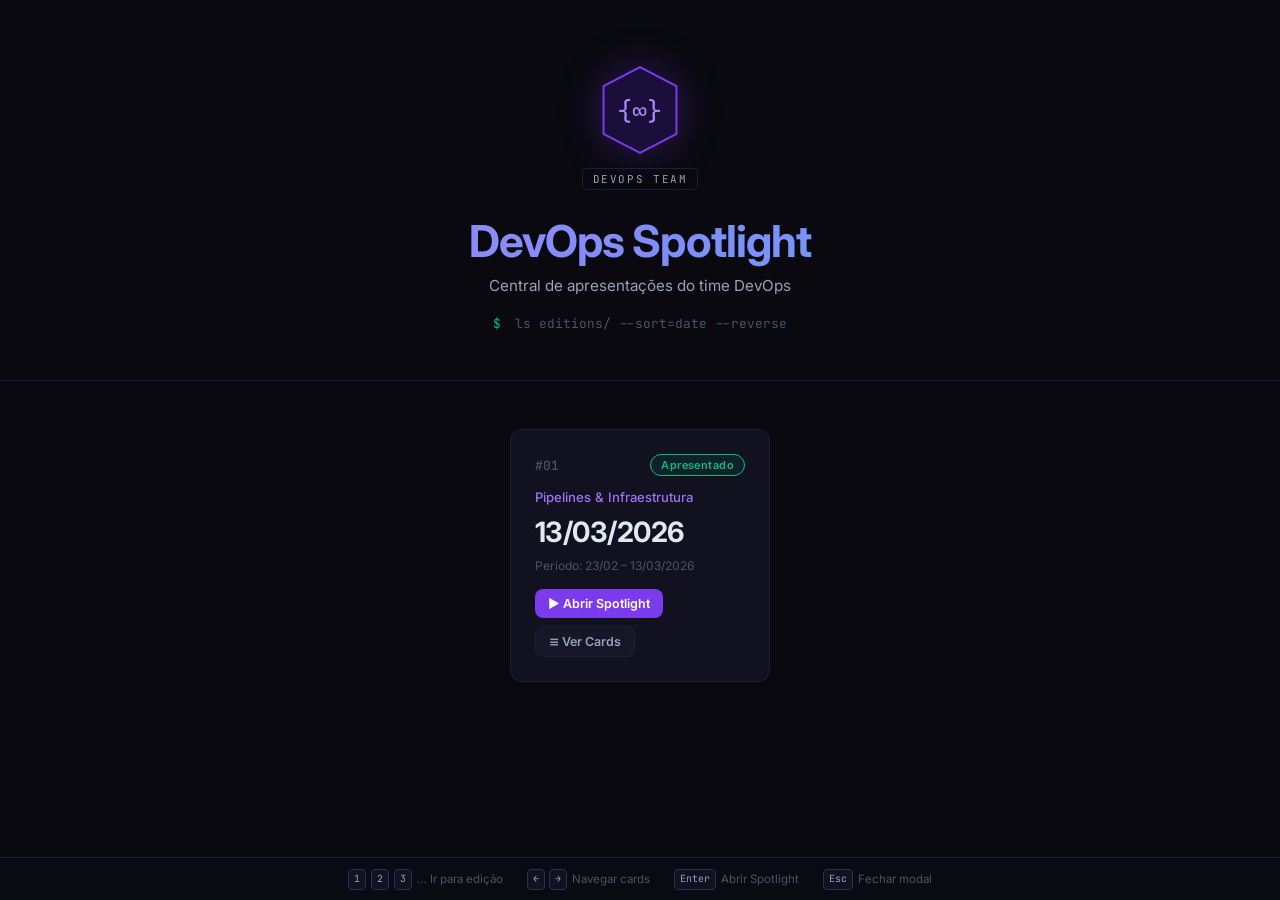
==== devops/spotlight/index.html @ 82e2f49f "copiando um pouco da web" ====
<!DOCTYPE html>
<html lang="pt-BR">
<head>
  <meta charset="UTF-8">
  <meta name="viewport" content="width=device-width, initial-scale=1.0">
  <title>DevOps Spotlight</title>
  <link rel="preconnect" href="https://fonts.googleapis.com">
  <link href="https://fonts.googleapis.com/css2?family=Inter:wght@400;500;600;700&family=JetBrains+Mono:wght@400;500&display=swap" rel="stylesheet">
  <link rel="stylesheet" href="style.css">
</head>
<body>

  <header class="site-header">
    <div class="logo-container">
      <svg class="hex-icon" viewBox="0 0 100 116" xmlns="http://www.w3.org/2000/svg">
        <polygon points="50,4 96,28 96,88 50,112 4,88 4,28" fill="#1a0f3a" stroke="#7c3aed" stroke-width="2.5"/>
        <text x="50" y="70" text-anchor="middle" font-family="JetBrains Mono, monospace" font-size="32" fill="#a78bfa">{∞}</text>
      </svg>
      <span class="team-badge">DEVOPS TEAM</span>
    </div>
    <h1 class="site-title">DevOps Spotlight</h1>
    <p class="site-subtitle">Central de apresentações do time DevOps</p>
    <div class="terminal-line"><span class="prompt">$</span> ls editions/ --sort=date --reverse</div>
  </header>

  <main>
    <div class="editions-grid" id="editions-grid"></div>
  </main>

  <div class="modal-overlay" id="modal" hidden aria-modal="true" role="dialog">
    <div class="modal-box">
      <div class="modal-header">
        <h2 class="modal-title" id="modal-title"></h2>
        <button class="modal-close" id="modal-close" aria-label="Fechar">✕</button>
      </div>
      <div class="modal-body">
        <div class="work-cards-grid" id="modal-cards"></div>
      </div>
    </div>
  </div>

  <footer class="shortcuts-bar">
    <div class="shortcuts-inner">
      <span class="shortcut-group"><kbd>1</kbd><kbd>2</kbd><kbd>3</kbd>… Ir para edição</span>
      <span class="shortcut-group"><kbd>←</kbd><kbd>→</kbd> Navegar cards</span>
      <span class="shortcut-group"><kbd>Enter</kbd> Abrir Spotlight</span>
      <span class="shortcut-group"><kbd>Esc</kbd> Fechar modal</span>
    </div>
  </footer>

  <script src="app.js"></script>
</body>
</html>
---- devops/spotlight/style.css ----
/* ─── Reset & Base ───────────────────────────────────────── */
*, *::before, *::after { box-sizing: border-box; margin: 0; padding: 0; }

:root {
  --bg:               #09090f;
  --surface:          #111120;
  --surface-hover:    #161628;
  --border:           #1e1e38;
  --border-hover:     #2e2e55;
  --primary:          #7c3aed;
  --primary-light:    #9f72f5;
  --primary-dim:      #7c3aed33;

  --green:            #10b981;
  --green-bg:         #10b98118;
  --amber:            #f59e0b;
  --amber-bg:         #f59e0b18;
  --gray:             #64748b;
  --gray-bg:          #64748b18;

  --text:             #e2e8f0;
  --text-muted:       #94a3b8;
  --text-dim:         #475569;

  --font:             "Inter", system-ui, sans-serif;
  --mono:             "JetBrains Mono", "Fira Code", monospace;
  --radius:           12px;
}

html { font-size: 16px; }

body {
  background: var(--bg);
  color: var(--text);
  font-family: var(--font);
  min-height: 100vh;
  display: flex;
  flex-direction: column;
  overflow-x: hidden;
}

/* ─── Header ─────────────────────────────────────────────── */
.site-header {
  text-align: center;
  padding: 4rem 2rem 3rem;
  border-bottom: 1px solid var(--border);
}

.logo-container {
  display: flex;
  flex-direction: column;
  align-items: center;
  gap: 0.75rem;
  margin-bottom: 1.5rem;
}

.hex-icon {
  width: 80px;
  height: 92px;
  filter: drop-shadow(0 0 20px #7c3aed55);
}

.team-badge {
  font-family: var(--mono);
  font-size: 0.68rem;
  letter-spacing: 0.15em;
  color: var(--text-muted);
  border: 1px solid var(--border);
  border-radius: 4px;
  padding: 3px 10px;
}

.site-title {
  font-size: 2.75rem;
  font-weight: 700;
  background: linear-gradient(135deg, #a78bfa 0%, #818cf8 50%, #60a5fa 100%);
  -webkit-background-clip: text;
  -webkit-text-fill-color: transparent;
  background-clip: text;
  margin-bottom: 0.5rem;
  letter-spacing: -0.02em;
}

.site-subtitle {
  color: var(--text-muted);
  font-size: 0.95rem;
  margin-bottom: 1.25rem;
}

.terminal-line {
  font-family: var(--mono);
  font-size: 0.8rem;
  color: var(--text-dim);
}

.terminal-line .prompt {
  color: #10b981;
  margin-right: 0.4em;
}

/* ─── Main / Grid ────────────────────────────────────────── */
main {
  flex: 1;
  padding: 3rem 2rem;
  max-width: 1400px;
  margin: 0 auto;
  width: 100%;
}

.editions-grid {
  display: flex;
  flex-wrap: wrap;
  gap: 1.5rem;
  justify-content: center;
}

/* ─── Edition Card ───────────────────────────────────────── */
.edition-card {
  background: var(--surface);
  border: 1px solid var(--border);
  border-radius: var(--radius);
  padding: 1.5rem;
  width: 260px;
  display: flex;
  flex-direction: column;
  gap: 0.75rem;
  transition: border-color 0.2s, box-shadow 0.2s, transform 0.2s;
  outline: none;
  cursor: default;
}

.edition-card:hover {
  border-color: var(--border-hover);
  box-shadow: 0 0 0 1px var(--primary-dim), 0 4px 24px #7c3aed14;
  transform: translateY(-2px);
}

.edition-card:focus {
  border-color: var(--primary);
  box-shadow: 0 0 0 2px var(--primary-dim);
  transform: translateY(-2px);
}

.card-header {
  display: flex;
  align-items: center;
  justify-content: space-between;
}

.edition-number {
  font-family: var(--mono);
  font-size: 0.8rem;
  color: var(--text-dim);
  font-weight: 500;
}

/* ─── Status Badges ──────────────────────────────────────── */
.status-badge {
  font-size: 0.68rem;
  font-weight: 600;
  letter-spacing: 0.04em;
  padding: 3px 10px;
  border-radius: 20px;
  border: 1px solid;
}

.status-apresentado { color: var(--green);  background: var(--green-bg);  border-color: var(--green); }
.status-proxima     { color: var(--amber);  background: var(--amber-bg);  border-color: var(--amber); }
.status-planejada   { color: var(--gray);   background: var(--gray-bg);   border-color: var(--gray);  }

.edition-title {
  font-size: 0.82rem;
  color: var(--primary-light);
  font-weight: 500;
  line-height: 1.4;
}

.edition-date {
  font-size: 1.75rem;
  font-weight: 700;
  letter-spacing: -0.02em;
  color: var(--text);
  line-height: 1;
}

.edition-period {
  font-size: 0.75rem;
  color: var(--text-dim);
}

.card-actions {
  display: flex;
  gap: 0.5rem;
  margin-top: auto;
  padding-top: 0.25rem;
  flex-wrap: wrap;
}

/* ─── Buttons ────────────────────────────────────────────── */
.btn {
  font-family: var(--font);
  font-size: 0.78rem;
  font-weight: 600;
  padding: 7px 13px;
  border-radius: 8px;
  border: none;
  cursor: pointer;
  transition: all 0.15s;
  text-decoration: none;
  display: inline-flex;
  align-items: center;
  gap: 0.3em;
  white-space: nowrap;
}

.btn-primary {
  background: var(--primary);
  color: #fff;
}

.btn-primary:hover {
  background: var(--primary-light);
  box-shadow: 0 0 16px #7c3aed55;
}

.btn-secondary {
  background: var(--surface-hover);
  color: var(--text-muted);
  border: 1px solid var(--border);
}

.btn-secondary:hover {
  color: var(--text);
  border-color: var(--primary);
}

.btn-disabled {
  background: transparent;
  color: var(--text-dim);
  border: 1px solid var(--border);
  cursor: not-allowed;
  opacity: 0.45;
}

/* ─── Modal ──────────────────────────────────────────────── */
.modal-overlay {
  position: fixed;
  inset: 0;
  background: rgba(0, 0, 0, 0.75);
  backdrop-filter: blur(4px);
  -webkit-backdrop-filter: blur(4px);
  display: flex;
  align-items: center;
  justify-content: center;
  z-index: 100;
  padding: 1.5rem;
}

.modal-overlay[hidden] { display: none; }

.modal-box {
  background: var(--surface);
  border: 1px solid var(--border-hover);
  border-radius: var(--radius);
  width: 100%;
  max-width: 820px;
  max-height: 85vh;
  display: flex;
  flex-direction: column;
  box-shadow: 0 24px 64px #00000077;
}

.modal-header {
  display: flex;
  align-items: center;
  justify-content: space-between;
  padding: 1.25rem 1.5rem;
  border-bottom: 1px solid var(--border);
  flex-shrink: 0;
}

.modal-title {
  font-size: 1rem;
  font-weight: 600;
  color: var(--text);
}

.modal-close {
  background: none;
  border: none;
  color: var(--text-muted);
  cursor: pointer;
  font-size: 1rem;
  padding: 4px 8px;
  border-radius: 6px;
  transition: color 0.15s, background 0.15s;
  line-height: 1;
}

.modal-close:hover {
  color: var(--text);
  background: var(--surface-hover);
}

.modal-body {
  overflow-y: auto;
  padding: 1.5rem;
  flex: 1;
}

/* ─── Work Cards (modal) ─────────────────────────────────── */
.work-cards-grid {
  display: grid;
  grid-template-columns: repeat(auto-fill, minmax(220px, 1fr));
  gap: 1rem;
}

.work-card {
  background: var(--bg);
  border: 1px solid var(--border);
  border-radius: 10px;
  padding: 1rem;
  display: flex;
  flex-direction: column;
  gap: 0.5rem;
  transition: border-color 0.15s;
}

.work-card:hover { border-color: var(--border-hover); }

.work-card-tag {
  font-size: 0.67rem;
  font-weight: 600;
  letter-spacing: 0.05em;
  padding: 2px 8px;
  border-radius: 4px;
  border: 1px solid;
  align-self: flex-start;
}

.work-card-title {
  font-size: 0.85rem;
  font-weight: 600;
  color: var(--text);
  line-height: 1.4;
}

.work-card-desc {
  font-size: 0.78rem;
  color: var(--text-muted);
  line-height: 1.55;
}

/* ─── Shortcuts Bar ──────────────────────────────────────── */
.shortcuts-bar {
  border-top: 1px solid var(--border);
  background: #0a0a12;
  padding: 0.65rem 2rem;
  flex-shrink: 0;
}

.shortcuts-inner {
  display: flex;
  flex-wrap: wrap;
  gap: 1.5rem;
  justify-content: center;
}

.shortcut-group {
  font-size: 0.72rem;
  color: var(--text-dim);
  display: flex;
  align-items: center;
  gap: 0.3rem;
}

kbd {
  display: inline-block;
  font-family: var(--mono);
  font-size: 0.62rem;
  background: var(--surface);
  border: 1px solid var(--border-hover);
  border-radius: 4px;
  padding: 1px 5px;
  color: var(--text-muted);
  line-height: 1.7;
}

body.modal-open { overflow: hidden; }

/* ─── Responsive ─────────────────────────────────────────── */
@media (max-width: 600px) {
  .site-title { font-size: 2rem; }
  .editions-grid { gap: 1rem; }
  .edition-card { width: 100%; max-width: 340px; }
  .site-header { padding: 2.5rem 1.5rem 2rem; }
  main { padding: 2rem 1rem; }
}
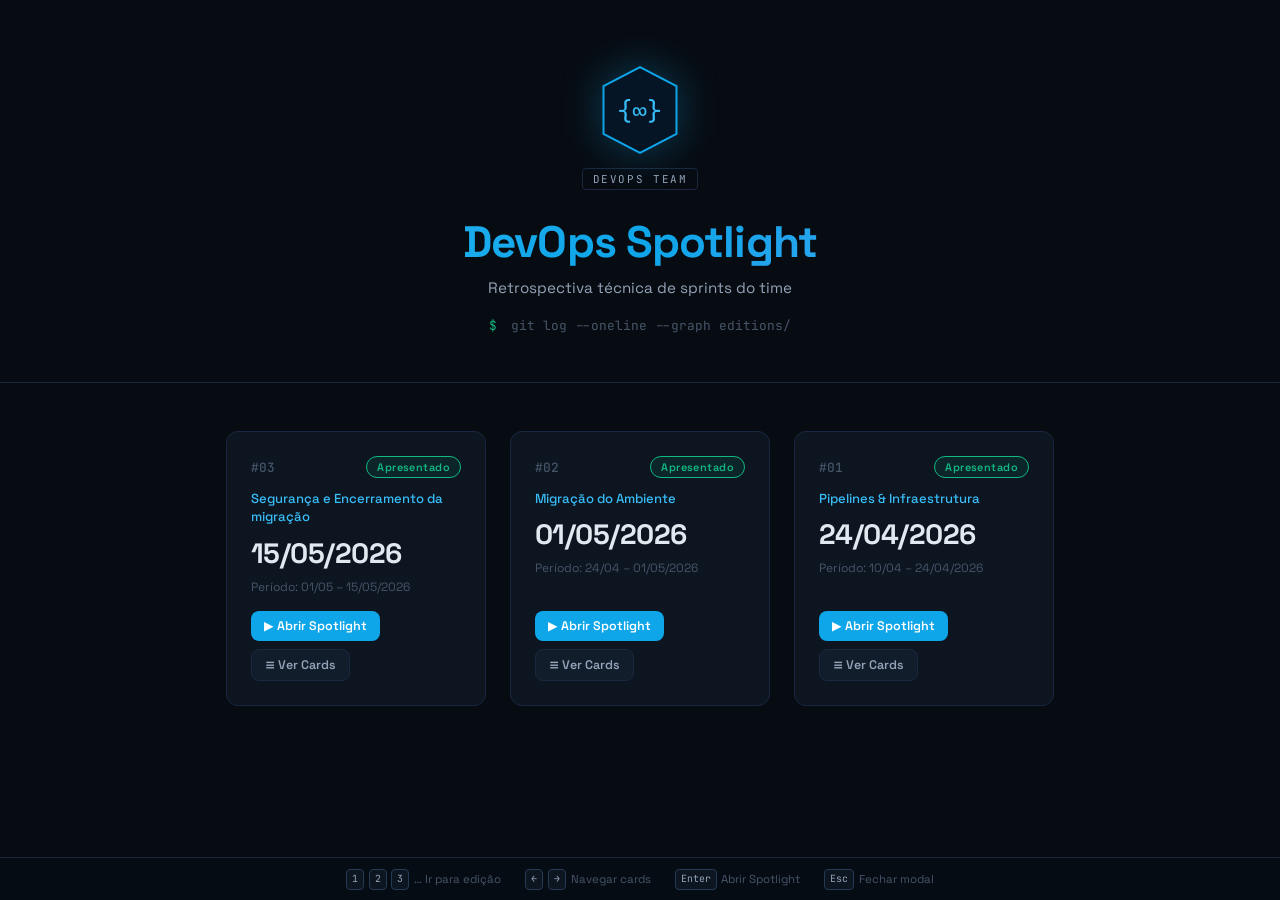
==== commit 806d0042: "edicoes futuras" ====
--- a/devops/spotlight/index.html
+++ b/devops/spotlight/index.html
@@ -5,7 +5,7 @@
   <meta name="viewport" content="width=device-width, initial-scale=1.0">
   <title>DevOps Spotlight</title>
   <link rel="preconnect" href="https://fonts.googleapis.com">
-  <link href="https://fonts.googleapis.com/css2?family=Inter:wght@400;500;600;700&family=JetBrains+Mono:wght@400;500&display=swap" rel="stylesheet">
+  <link href="https://fonts.googleapis.com/css2?family=Space+Grotesk:wght@400;500;600;700&family=JetBrains+Mono:wght@400;500&display=swap" rel="stylesheet">
   <link rel="stylesheet" href="style.css">
 </head>
 <body>
@@ -13,14 +13,14 @@
   <header class="site-header">
     <div class="logo-container">
       <svg class="hex-icon" viewBox="0 0 100 116" xmlns="http://www.w3.org/2000/svg">
-        <polygon points="50,4 96,28 96,88 50,112 4,88 4,28" fill="#1a0f3a" stroke="#7c3aed" stroke-width="2.5"/>
-        <text x="50" y="70" text-anchor="middle" font-family="JetBrains Mono, monospace" font-size="32" fill="#a78bfa">{∞}</text>
+        <polygon points="50,4 96,28 96,88 50,112 4,88 4,28" fill="#061526" stroke="#0ea5e9" stroke-width="2.5"/>
+        <text x="50" y="70" text-anchor="middle" font-family="JetBrains Mono, monospace" font-size="32" fill="#38bdf8">{∞}</text>
       </svg>
       <span class="team-badge">DEVOPS TEAM</span>
     </div>
     <h1 class="site-title">DevOps Spotlight</h1>
-    <p class="site-subtitle">Central de apresentações do time DevOps</p>
-    <div class="terminal-line"><span class="prompt">$</span> ls editions/ --sort=date --reverse</div>
+    <p class="site-subtitle">Retrospectiva técnica de sprints do time</p>
+    <div class="terminal-line"><span class="prompt">$</span> git log --oneline --graph editions/</div>
   </header>
 
   <main>
--- a/devops/spotlight/style.css
+++ b/devops/spotlight/style.css
@@ -2,14 +2,14 @@
 *, *::before, *::after { box-sizing: border-box; margin: 0; padding: 0; }
 
 :root {
-  --bg:               #09090f;
-  --surface:          #111120;
-  --surface-hover:    #161628;
-  --border:           #1e1e38;
-  --border-hover:     #2e2e55;
-  --primary:          #7c3aed;
-  --primary-light:    #9f72f5;
-  --primary-dim:      #7c3aed33;
+  --bg:               #070c12;
+  --surface:          #0c1520;
+  --surface-hover:    #111d2b;
+  --border:           #192840;
+  --border-hover:     #253a55;
+  --primary:          #0ea5e9;
+  --primary-light:    #38bdf8;
+  --primary-dim:      #0ea5e933;
 
   --green:            #10b981;
   --green-bg:         #10b98118;
@@ -22,7 +22,7 @@
   --text-muted:       #94a3b8;
   --text-dim:         #475569;
 
-  --font:             "Inter", system-ui, sans-serif;
+  --font:             "Space Grotesk", system-ui, sans-serif;
   --mono:             "JetBrains Mono", "Fira Code", monospace;
   --radius:           12px;
 }
@@ -57,7 +57,7 @@
 .hex-icon {
   width: 80px;
   height: 92px;
-  filter: drop-shadow(0 0 20px #7c3aed55);
+  filter: drop-shadow(0 0 20px #0ea5e955);
 }
 
 .team-badge {
@@ -73,7 +73,7 @@
 .site-title {
   font-size: 2.75rem;
   font-weight: 700;
-  background: linear-gradient(135deg, #a78bfa 0%, #818cf8 50%, #60a5fa 100%);
+  background: linear-gradient(135deg, #38bdf8 0%, #0ea5e9 50%, #60a5fa 100%);
   -webkit-background-clip: text;
   -webkit-text-fill-color: transparent;
   background-clip: text;
@@ -131,7 +131,7 @@
 
 .edition-card:hover {
   border-color: var(--border-hover);
-  box-shadow: 0 0 0 1px var(--primary-dim), 0 4px 24px #7c3aed14;
+  box-shadow: 0 0 0 1px var(--primary-dim), 0 4px 24px #0ea5e914;
   transform: translateY(-2px);
 }
 
@@ -220,7 +220,7 @@
 
 .btn-primary:hover {
   background: var(--primary-light);
-  box-shadow: 0 0 16px #7c3aed55;
+  box-shadow: 0 0 16px #0ea5e955;
 }
 
 .btn-secondary {
@@ -354,7 +354,7 @@
 /* ─── Shortcuts Bar ──────────────────────────────────────── */
 .shortcuts-bar {
   border-top: 1px solid var(--border);
-  background: #0a0a12;
+  background: #050c14;
   padding: 0.65rem 2rem;
   flex-shrink: 0;
 }
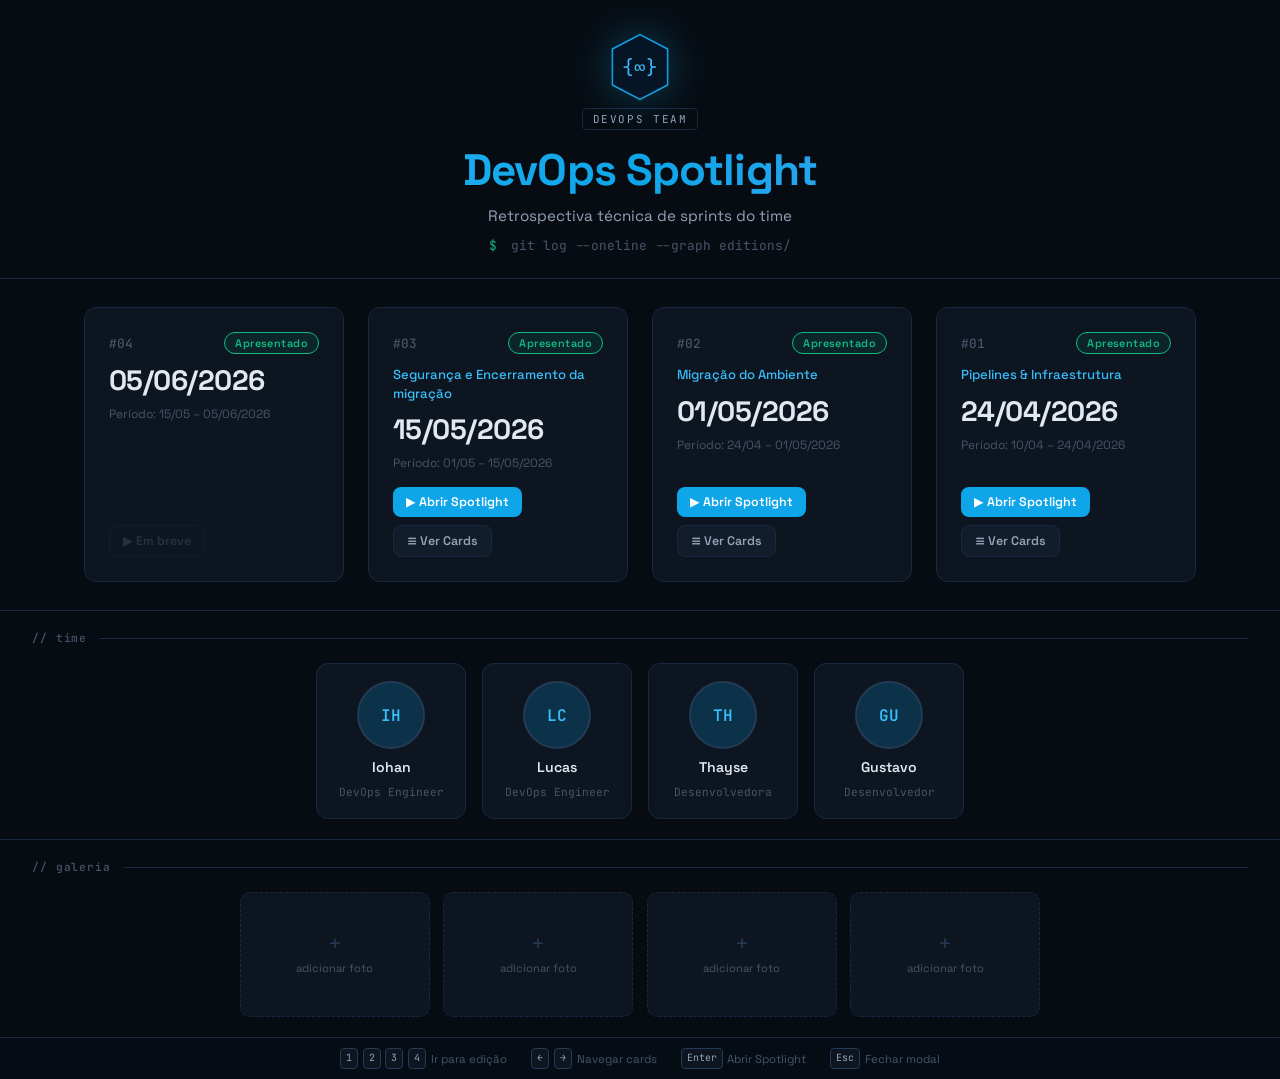
==== commit 2ad05f12: "adicionando membros" ====
--- a/devops/spotlight/index.html
+++ b/devops/spotlight/index.html
@@ -27,6 +27,70 @@
     <div class="editions-grid" id="editions-grid"></div>
   </main>
 
+  <section class="team-section">
+    <div class="section-wrapper">
+      <div class="section-header">
+        <h2 class="section-title">// time</h2>
+        <span class="section-line"></span>
+      </div>
+      <div class="team-grid">
+
+        <div class="member-card">
+          <div class="member-avatar">
+            <div class="member-initials">IH</div>
+            <img src="team/iohan.jpg" alt="Iohan" onerror="this.style.display='none'">
+          </div>
+          <div class="member-name">Iohan</div>
+          <div class="member-role">DevOps Engineer</div>
+        </div>
+
+        <div class="member-card">
+          <div class="member-avatar">
+            <div class="member-initials">LC</div>
+            <img src="team/lucas.jpg" alt="Lucas" onerror="this.style.display='none'">
+          </div>
+          <div class="member-name">Lucas</div>
+          <div class="member-role">DevOps Engineer</div>
+        </div>
+
+        <div class="member-card">
+          <div class="member-avatar">
+            <div class="member-initials">TH</div>
+            <img src="team/thayse.jpg" alt="Thayse" onerror="this.style.display='none'">
+          </div>
+          <div class="member-name">Thayse</div>
+          <div class="member-role">Desenvolvedora</div>
+        </div>
+
+        <div class="member-card">
+          <div class="member-avatar">
+            <div class="member-initials">GU</div>
+            <img src="team/gustavo.jpg" alt="Gustavo" onerror="this.style.display='none'">
+          </div>
+          <div class="member-name">Gustavo</div>
+          <div class="member-role">Desenvolvedor</div>
+        </div>
+
+      </div>
+    </div>
+  </section>
+
+  <section class="gallery-section">
+    <div class="section-wrapper">
+      <div class="section-header">
+        <h2 class="section-title">// galeria</h2>
+        <span class="section-line"></span>
+      </div>
+      <!-- Adicione fotos em gallery/ e substitua os slots abaixo por <img src="gallery/foto.jpg"> -->
+      <div class="gallery-grid">
+        <div class="gallery-slot gallery-empty"><span class="gallery-add">+</span><span>adicionar foto</span></div>
+        <div class="gallery-slot gallery-empty"><span class="gallery-add">+</span><span>adicionar foto</span></div>
+        <div class="gallery-slot gallery-empty"><span class="gallery-add">+</span><span>adicionar foto</span></div>
+        <div class="gallery-slot gallery-empty"><span class="gallery-add">+</span><span>adicionar foto</span></div>
+      </div>
+    </div>
+  </section>
+
   <div class="modal-overlay" id="modal" hidden aria-modal="true" role="dialog">
     <div class="modal-box">
       <div class="modal-header">
@@ -40,12 +104,7 @@
   </div>
 
   <footer class="shortcuts-bar">
-    <div class="shortcuts-inner">
-      <span class="shortcut-group"><kbd>1</kbd><kbd>2</kbd><kbd>3</kbd>… Ir para edição</span>
-      <span class="shortcut-group"><kbd>←</kbd><kbd>→</kbd> Navegar cards</span>
-      <span class="shortcut-group"><kbd>Enter</kbd> Abrir Spotlight</span>
-      <span class="shortcut-group"><kbd>Esc</kbd> Fechar modal</span>
-    </div>
+    <div class="shortcuts-inner" id="shortcuts-inner"></div>
   </footer>
 
   <script src="app.js"></script>
--- a/devops/spotlight/style.css
+++ b/devops/spotlight/style.css
@@ -42,7 +42,7 @@
 /* ─── Header ─────────────────────────────────────────────── */
 .site-header {
   text-align: center;
-  padding: 4rem 2rem 3rem;
+  padding: 2rem 2rem 1.5rem;
   border-bottom: 1px solid var(--border);
 }
 
@@ -50,13 +50,13 @@
   display: flex;
   flex-direction: column;
   align-items: center;
-  gap: 0.75rem;
-  margin-bottom: 1.5rem;
+  gap: 0.4rem;
+  margin-bottom: 0.75rem;
 }
 
 .hex-icon {
-  width: 80px;
-  height: 92px;
+  width: 60px;
+  height: 70px;
   filter: drop-shadow(0 0 20px #0ea5e955);
 }
 
@@ -84,7 +84,7 @@
 .site-subtitle {
   color: var(--text-muted);
   font-size: 0.95rem;
-  margin-bottom: 1.25rem;
+  margin-bottom: 0.75rem;
 }
 
 .terminal-line {
@@ -101,7 +101,7 @@
 /* ─── Main / Grid ────────────────────────────────────────── */
 main {
   flex: 1;
-  padding: 3rem 2rem;
+  padding: 1.75rem 2rem;
   max-width: 1400px;
   margin: 0 auto;
   width: 100%;
@@ -351,6 +351,157 @@
   line-height: 1.55;
 }
 
+/* ─── Section Shared ─────────────────────────────────────── */
+.section-wrapper {
+  max-width: 1400px;
+  margin: 0 auto;
+  padding: 1.25rem 2rem;
+  width: 100%;
+}
+
+.section-header {
+  display: flex;
+  align-items: center;
+  gap: 0.75rem;
+  margin-bottom: 1.1rem;
+}
+
+.section-title {
+  font-family: var(--mono);
+  font-size: 0.7rem;
+  font-weight: 500;
+  letter-spacing: 0.08em;
+  color: var(--text-dim);
+  white-space: nowrap;
+}
+
+.section-line {
+  flex: 1;
+  height: 1px;
+  background: var(--border);
+}
+
+/* ─── Team Section ───────────────────────────────────────── */
+.team-section {
+  border-top: 1px solid var(--border);
+}
+
+.team-grid {
+  display: flex;
+  flex-wrap: wrap;
+  gap: 1rem;
+  justify-content: center;
+}
+
+.member-card {
+  display: flex;
+  flex-direction: column;
+  align-items: center;
+  gap: 0.55rem;
+  padding: 1.1rem 1.25rem;
+  background: var(--surface);
+  border: 1px solid var(--border);
+  border-radius: var(--radius);
+  width: 150px;
+  transition: border-color 0.2s, transform 0.2s;
+}
+
+.member-card:hover {
+  border-color: var(--border-hover);
+  transform: translateY(-2px);
+}
+
+.member-avatar {
+  width: 68px;
+  height: 68px;
+  border-radius: 50%;
+  overflow: hidden;
+  border: 2px solid var(--border-hover);
+  position: relative;
+  background: var(--primary-dim);
+  flex-shrink: 0;
+}
+
+.member-initials {
+  width: 100%;
+  height: 100%;
+  display: flex;
+  align-items: center;
+  justify-content: center;
+  font-family: var(--mono);
+  font-size: 1rem;
+  font-weight: 600;
+  color: var(--primary-light);
+}
+
+.member-avatar img {
+  position: absolute;
+  inset: 0;
+  width: 100%;
+  height: 100%;
+  object-fit: cover;
+  z-index: 1;
+}
+
+.member-name {
+  font-size: 0.88rem;
+  font-weight: 600;
+  color: var(--text);
+}
+
+.member-role {
+  font-size: 0.7rem;
+  color: var(--text-dim);
+  font-family: var(--mono);
+  text-align: center;
+  line-height: 1.4;
+}
+
+/* ─── Gallery Section ────────────────────────────────────── */
+.gallery-section {
+  border-top: 1px solid var(--border);
+}
+
+.gallery-grid {
+  display: flex;
+  flex-wrap: wrap;
+  gap: 0.85rem;
+  justify-content: center;
+}
+
+.gallery-slot {
+  width: 190px;
+  height: 125px;
+  border-radius: 10px;
+  overflow: hidden;
+  border: 1px solid var(--border);
+  background: var(--surface);
+}
+
+.gallery-slot img {
+  width: 100%;
+  height: 100%;
+  object-fit: cover;
+  display: block;
+}
+
+.gallery-empty {
+  border-style: dashed;
+  display: flex;
+  flex-direction: column;
+  align-items: center;
+  justify-content: center;
+  gap: 0.35rem;
+  color: var(--text-dim);
+  font-size: 0.7rem;
+}
+
+.gallery-add {
+  font-size: 1.4rem;
+  line-height: 1;
+  color: var(--border-hover);
+}
+
 /* ─── Shortcuts Bar ──────────────────────────────────────── */
 .shortcuts-bar {
   border-top: 1px solid var(--border);
@@ -393,6 +544,8 @@
   .site-title { font-size: 2rem; }
   .editions-grid { gap: 1rem; }
   .edition-card { width: 100%; max-width: 340px; }
-  .site-header { padding: 2.5rem 1.5rem 2rem; }
-  main { padding: 2rem 1rem; }
-}
+  .site-header { padding: 1.5rem 1.5rem 1rem; }
+  main { padding: 1.25rem 1rem; }
+  .section-wrapper { padding: 1rem 1rem; }
+  .gallery-slot { width: 150px; height: 100px; }
+}
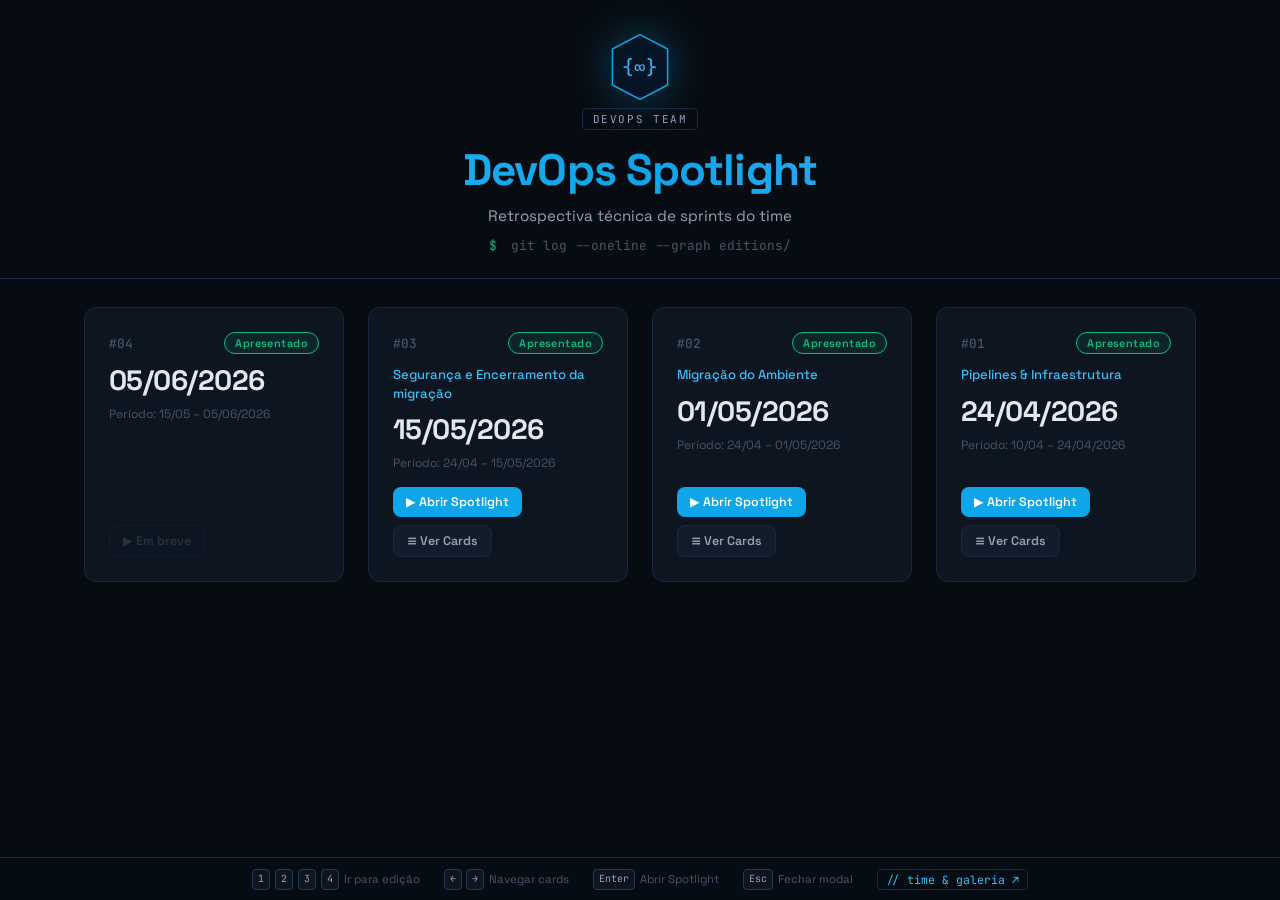
==== commit ec11b23f: "Refatorando visão do time" ====
--- a/devops/spotlight/index.html
+++ b/devops/spotlight/index.html
@@ -27,71 +27,8 @@
     <div class="editions-grid" id="editions-grid"></div>
   </main>
 
-  <section class="team-section">
-    <div class="section-wrapper">
-      <div class="section-header">
-        <h2 class="section-title">// time</h2>
-        <span class="section-line"></span>
-      </div>
-      <div class="team-grid">
 
-        <div class="member-card">
-          <div class="member-avatar">
-            <div class="member-initials">IH</div>
-            <img src="team/iohan.jpg" alt="Iohan" onerror="this.style.display='none'">
-          </div>
-          <div class="member-name">Iohan</div>
-          <div class="member-role">DevOps Engineer</div>
-        </div>
-
-        <div class="member-card">
-          <div class="member-avatar">
-            <div class="member-initials">LC</div>
-            <img src="team/lucas.jpg" alt="Lucas" onerror="this.style.display='none'">
-          </div>
-          <div class="member-name">Lucas</div>
-          <div class="member-role">DevOps Engineer</div>
-        </div>
-
-        <div class="member-card">
-          <div class="member-avatar">
-            <div class="member-initials">TH</div>
-            <img src="team/thayse.jpg" alt="Thayse" onerror="this.style.display='none'">
-          </div>
-          <div class="member-name">Thayse</div>
-          <div class="member-role">Desenvolvedora</div>
-        </div>
-
-        <div class="member-card">
-          <div class="member-avatar">
-            <div class="member-initials">GU</div>
-            <img src="team/gustavo.jpg" alt="Gustavo" onerror="this.style.display='none'">
-          </div>
-          <div class="member-name">Gustavo</div>
-          <div class="member-role">Desenvolvedor</div>
-        </div>
-
-      </div>
-    </div>
-  </section>
-
-  <section class="gallery-section">
-    <div class="section-wrapper">
-      <div class="section-header">
-        <h2 class="section-title">// galeria</h2>
-        <span class="section-line"></span>
-      </div>
-      <!-- Adicione fotos em gallery/ e substitua os slots abaixo por <img src="gallery/foto.jpg"> -->
-      <div class="gallery-grid">
-        <div class="gallery-slot gallery-empty"><span class="gallery-add">+</span><span>adicionar foto</span></div>
-        <div class="gallery-slot gallery-empty"><span class="gallery-add">+</span><span>adicionar foto</span></div>
-        <div class="gallery-slot gallery-empty"><span class="gallery-add">+</span><span>adicionar foto</span></div>
-        <div class="gallery-slot gallery-empty"><span class="gallery-add">+</span><span>adicionar foto</span></div>
-      </div>
-    </div>
-  </section>
-
-  <div class="modal-overlay" id="modal" hidden aria-modal="true" role="dialog">
+<div class="modal-overlay" id="modal" hidden aria-modal="true" role="dialog">
     <div class="modal-box">
       <div class="modal-header">
         <h2 class="modal-title" id="modal-title"></h2>
--- a/devops/spotlight/style.css
+++ b/devops/spotlight/style.css
@@ -539,6 +539,22 @@
 
 body.modal-open { overflow: hidden; }
 
+.shortcut-team-link {
+  font-family: var(--mono);
+  font-size: 0.72rem;
+  color: var(--primary-light);
+  text-decoration: none;
+  padding: 2px 8px;
+  border: 1px solid var(--border);
+  border-radius: 4px;
+  transition: color 0.15s, border-color 0.15s;
+  white-space: nowrap;
+}
+.shortcut-team-link:hover {
+  color: var(--text);
+  border-color: var(--primary);
+}
+
 /* ─── Responsive ─────────────────────────────────────────── */
 @media (max-width: 600px) {
   .site-title { font-size: 2rem; }
